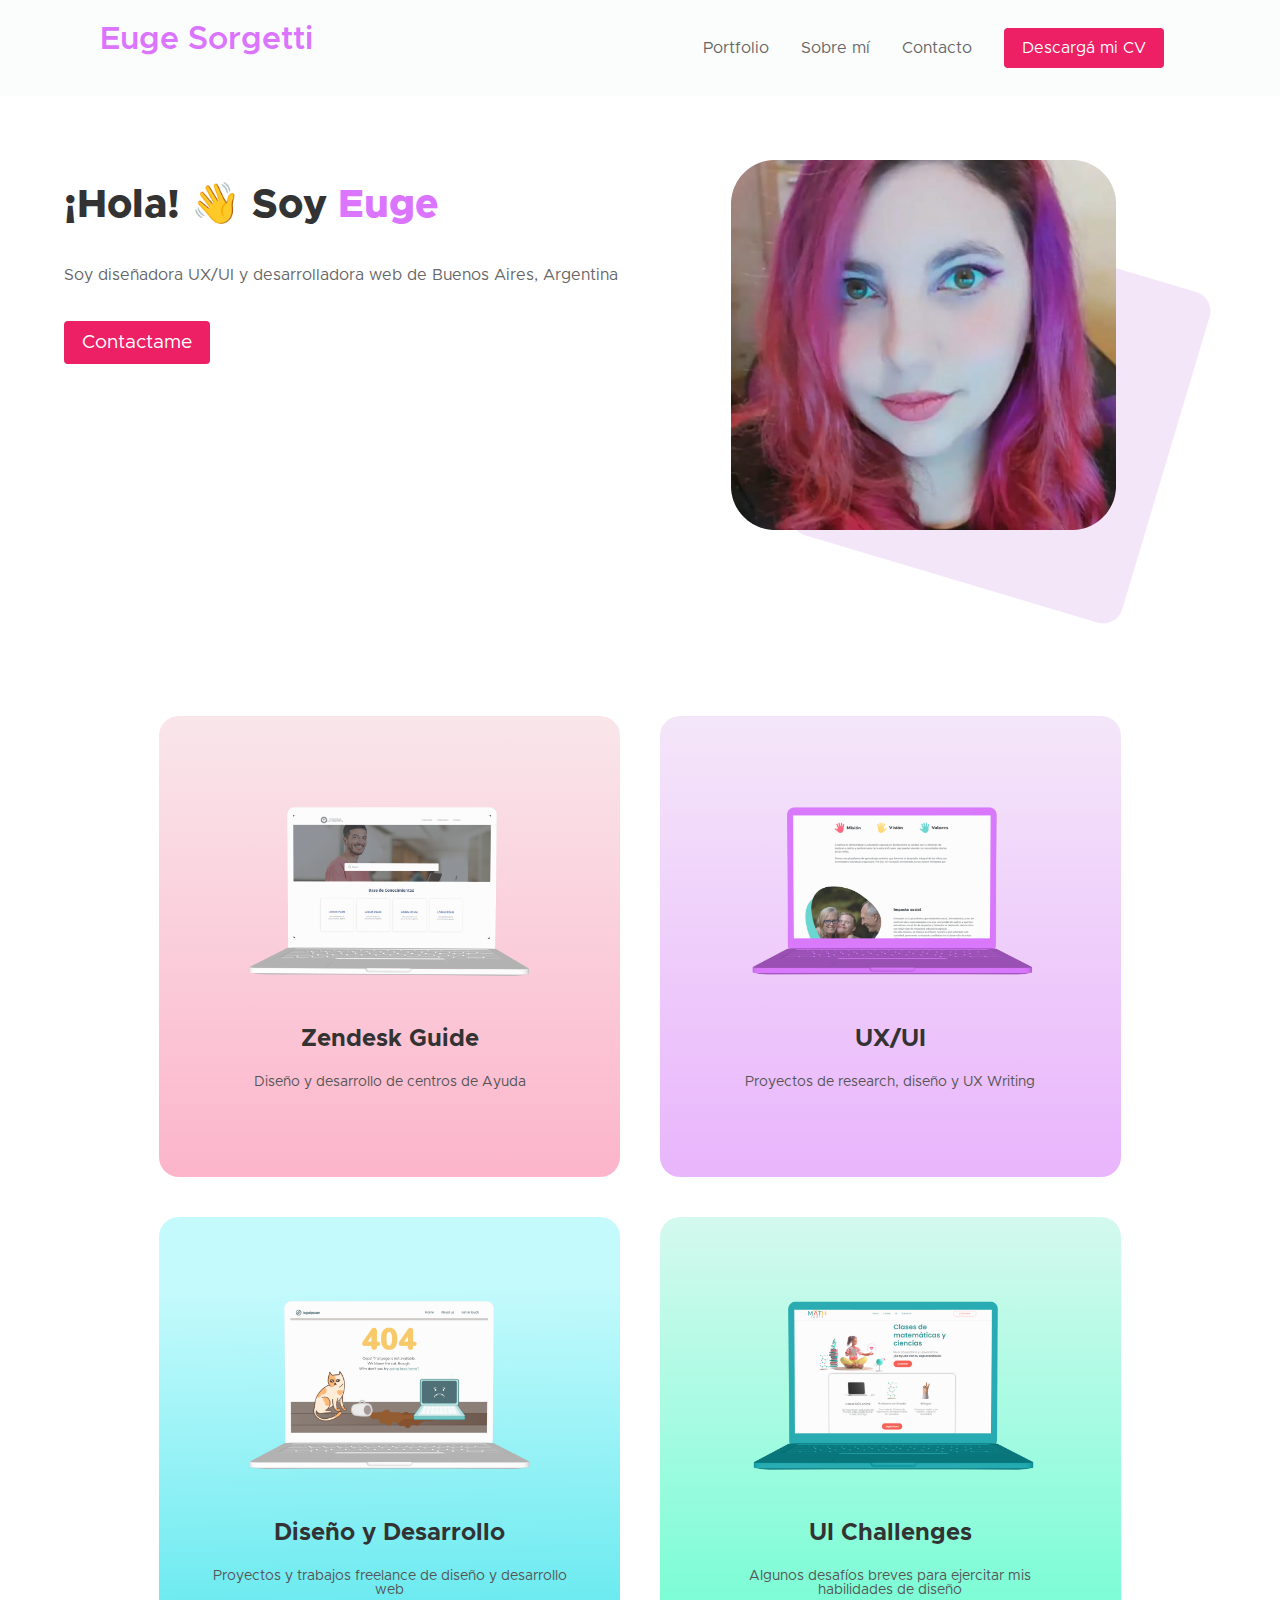
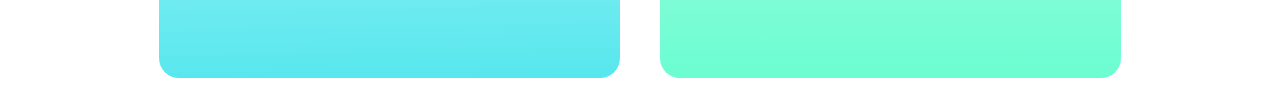
==== index.html @ 600e2c35 "Portfolio 2022" ====
<!DOCTYPE html>
<html lang="en">
<head>
    <meta charset="UTF-8">
    <meta http-equiv="X-UA-Compatible" content="IE=edge">
    <meta name="viewport" content="width=device-width, initial-scale=1.0">
    <link rel="stylesheet" href="style.css">
    <title>Euge Sorgetti - Diseñadora y Desarrollora Web</title>
</head>
<body>
    <nav class="navbar">
        <div class="logo"><a href="index.html">Euge Sorgetti</a></div>
        <ul class="nav">
            <li class="nav-link">
                <a href="#portfolio">Portfolio</a>
            </li>
            <li class="nav-link">
                <a href="about.html">Sobre mí</a>
            </li>
            <li class="nav-link">
                <a href="contacto.html">Contacto</a>
            </li>
            <li class="nav-link">
                <a href="https://drive.google.com/file/d/1_yiZOgOAzIWx47Ygrekd1llctquznwh_/view?usp=sharing" target="_blank" class="btn nav-btn">Descargá mi CV</a>
            </li>
        </ul>
    </nav>
    <main>
        <section class="hero">
            <div>
                <h1>¡Hola! 👋 Soy <span>Euge</span></h1>
                <p>Soy diseñadora UX/UI y desarrolladora web de Buenos Aires, Argentina</p>
                <a href="contacto.html" class="btn">Contactame</a>
            </div>
            <div>
                <img src="imgs/profile.png" alt="Euge">
            </div>
        </section>
        <section id="portfolio">
            <a href="zendesk/zendesk.html" class="card">
                <img src="imgs/zd.png" alt="">
                <h2 class="card-title">Zendesk Guide</h2>
                <p class="card-description">Diseño y desarrollo de centros de Ayuda</p>
            </a>
            <a href="uxui/uxui.html" class="card">
                <img src="imgs/uxui.png" alt="">
                <h2 class="card-title">UX/UI</h2>
                <p class="card-description">Proyectos de research, diseño y UX Writing</p>
            </a>
            <a href="uichallenges/uichallenges.html" class="card">
                <img src="imgs/uichallenge.png" alt="">
                <h2 class="card-title">Diseño y Desarrollo</h2>
                <p class="card-description">Proyectos y trabajos freelance de diseño y desarrollo web</p>
            </a>
            <a href="design/design.html" class="card">
                <img src="imgs/dyd.png" alt="">
                <h2 class="card-title">UI Challenges</h2>
                <p class="card-description">Algunos desafíos breves para ejercitar mis habilidades de diseño</p>
            </a>
        </section>
    </main>
</body>
</html>
---- style.css ----
* {
  margin: 0;
  padding: 0;
  -webkit-box-sizing: border-box;
          box-sizing: border-box;
}

/*Font Face*/
@font-face {
  font-family: 'Metropolis';
  src: url(metropolis/Metropolis-Thin.otf);
  font-weight: 100;
  font-style: normal;
}

@font-face {
  font-family: 'Metropolis';
  src: url(metropolis/Metropolis-ExtraLight.otf);
  font-weight: 200;
  font-style: normal;
}

@font-face {
  font-family: 'Metropolis';
  src: url(metropolis/Metropolis-Light.otf);
  font-weight: 300;
  font-style: normal;
}

@font-face {
  font-family: 'Metropolis';
  src: url(metropolis/Metropolis-Regular.otf);
  font-weight: 400;
  font-style: normal;
}

@font-face {
  font-family: 'Metropolis';
  src: url(metropolis/Metropolis-Medium.otf);
  font-weight: 500;
  font-style: normal;
}

@font-face {
  font-family: 'Metropolis';
  src: url(metropolis/Metropolis-SemiBold.otf);
  font-weight: 600;
  font-style: normal;
}

@font-face {
  font-family: 'Metropolis';
  src: url(metropolis/Metropolis-Bold.otf);
  font-weight: 700;
  font-style: normal;
}

@font-face {
  font-family: 'Metropolis';
  src: url(metropolis/Metropolis-ExtraBold.otf);
  font-weight: 800;
  font-style: normal;
}

@font-face {
  font-family: 'Metropolis';
  src: url(metropolis/Metropolis-Black.otf);
  font-weight: 900;
  font-style: normal;
}

@font-face {
  font-family: 'Metropolis';
  src: url(metropolis/Metropolis-ThinItalic.otf);
  font-weight: 100;
  font-style: italic;
}

@font-face {
  font-family: 'Metropolis';
  src: url(metropolis/Metropolis-ExtraLightItalic.otf);
  font-weight: 200;
  font-style: italic;
}

@font-face {
  font-family: 'Metropolis';
  src: url(metropolis/Metropolis-LightItalic.otf);
  font-weight: 300;
  font-style: italic;
}

@font-face {
  font-family: 'Metropolis';
  src: url(metropolis/Metropolis-RegularItalic.otf);
  font-weight: 400;
  font-style: italic;
}

@font-face {
  font-family: 'Metropolis';
  src: url(metropolis/Metropolis-MediumItalic.otf);
  font-weight: 500;
  font-style: italic;
}

@font-face {
  font-family: 'Metropolis';
  src: url(metropolis/Metropolis-SemiBold.otf);
  font-weight: 600;
  font-style: italic;
}

@font-face {
  font-family: 'Metropolis';
  src: url(metropolis/Metropolis-BoldItalic.otf);
  font-weight: 700;
  font-style: italic;
}

@font-face {
  font-family: 'Metropolis';
  src: url(metropolis/Metropolis-ExtraBoldItalic.otf);
  font-weight: 800;
  font-style: italic;
}

@font-face {
  font-family: 'Metropolis';
  src: url(metropolis/Metropolis-BlackItalic.otf);
  font-weight: 900;
  font-style: italic;
}

/*Variables*/
/*Base*/
html,
body {
  font-family: 'Metropolis';
  color: #333333;
}

.zd-body {
  background-image: url(imgs/zendesk-bg.jpg);
  min-height: 100vh;
  background-size: cover;
  background-position: center;
}

a {
  text-decoration: none;
  color: #666666;
}

.btn {
  background-color: #ED2065;
  color: #ffffff;
  padding: 12px 18px;
  border-radius: 4px;
  -webkit-box-shadow: inset 0 0 0 0 #c729ff;
          box-shadow: inset 0 0 0 0 #c729ff;
  font-size: 1rem;
  font-family: 'Metropolis';
}

.btn.btn-primary {
  border: none;
  cursor: pointer;
}

.btn:hover {
  -webkit-box-shadow: inset 300px 0 0 0 #c729ff;
          box-shadow: inset 300px 0 0 0 #c729ff;
  -webkit-transition: ease-in 0.3s;
  transition: ease-in 0.3s;
}

input[type="text"], input[type="email"], textarea {
  font-family: 'Metropolis';
  font-size: 1rem;
  padding-left: 12px;
  color: #666666;
}

input[type="text"]:focus, input[type="email"]:focus, textarea:focus {
  outline: 1px solid #FCB5CB;
  -webkit-box-shadow: 0 0 10px #FCB5CB;
          box-shadow: 0 0 10px #FCB5CB;
  border: none;
}

/*Navbar*/
.navbar {
  display: -webkit-box;
  display: -ms-flexbox;
  display: flex;
  width: 100%;
  -webkit-box-pack: justify;
      -ms-flex-pack: justify;
          justify-content: space-between;
  padding: 24px 100px;
  background: #FAFDFC;
}

.navbar .logo {
  font-size: 2rem;
}

.navbar .logo a {
  text-decoration: none;
  color: #DB75FF;
  font-weight: 600;
  font-style: normal;
}

.navbar .nav {
  display: -webkit-box;
  display: -ms-flexbox;
  display: flex;
  list-style: none;
  -webkit-box-pack: space-evenly;
      -ms-flex-pack: space-evenly;
          justify-content: space-evenly;
}

.navbar .nav .nav-link {
  padding: 1rem;
}

.navbar .nav .nav-link a {
  position: relative;
}

.navbar .nav .nav-link a::after {
  position: absolute;
  content: "";
  width: 0px;
  bottom: -10px;
  left: 0;
  height: 3px;
}

.navbar .nav .nav-link a:hover {
  font-weight: 600;
  font-style: normal;
}

.navbar .nav .nav-link a:hover::after {
  position: absolute;
  content: "";
  width: 100%;
  bottom: -10px;
  left: 0;
  height: 3px;
  background: linear-gradient(202.46deg, #ED2065 -19.01%, #DB75FF 20.59%, #2FE0E8 64.29%, #6BFDD1 132.17%);
  -webkit-transition: 300ms;
  transition: 300ms;
}

/*Home*/
.hero {
  display: -webkit-box;
  display: -ms-flexbox;
  display: flex;
  -webkit-box-pack: justify;
      -ms-flex-pack: justify;
          justify-content: space-between;
  -webkit-box-align: start;
      -ms-flex-align: start;
          align-items: flex-start;
  padding-top: 5%;
  max-width: 1300px;
  width: 90%;
  margin: 0 auto;
}

.hero h1 {
  font-weight: 800;
  font-style: normal;
  font-size: 2.5rem;
  margin-top: 20px;
}

.hero h1 span {
  color: #DB75FF;
}

.hero p {
  color: #666666;
  margin: 40px 0 50px 0;
}

.hero .btn {
  font-size: 1.2rem;
}

#portfolio {
  display: -webkit-box;
  display: -ms-flexbox;
  display: flex;
  margin: 0 auto;
  width: 90%;
  -ms-flex-wrap: wrap;
      flex-wrap: wrap;
  -webkit-box-pack: center;
      -ms-flex-pack: center;
          justify-content: center;
  -webkit-box-align: center;
      -ms-flex-align: center;
          align-items: center;
  margin-top: 5%;
}

#portfolio .card {
  width: 40%;
  aspect-ratio: 1/1;
  display: -webkit-box;
  display: -ms-flexbox;
  display: flex;
  -webkit-box-orient: vertical;
  -webkit-box-direction: normal;
      -ms-flex-direction: column;
          flex-direction: column;
  -webkit-box-pack: center;
      -ms-flex-pack: center;
          justify-content: center;
  -webkit-box-align: center;
      -ms-flex-align: center;
          align-items: center;
  border-radius: 20px;
  padding: 50px;
  margin: 20px;
  text-align: center;
}

#portfolio .card:nth-child(1) {
  background: -webkit-gradient(linear, left top, left bottom, from(#F9E6EA), to(#FCB5CB));
  background: linear-gradient(180deg, #F9E6EA 0%, #FCB5CB 100%);
}

#portfolio .card:nth-child(2) {
  background: -webkit-gradient(linear, left top, left bottom, from(#F4E6F9), to(#E9B5FC));
  background: linear-gradient(180deg, #F4E6F9 0%, #E9B5FC 100%);
}

#portfolio .card:nth-child(3) {
  background: linear-gradient(178.85deg, #C5FAFC 15.34%, #2FE0E8 130.02%);
}

#portfolio .card:nth-child(4) {
  background: -webkit-gradient(linear, left top, left bottom, from(#D4F9EE), to(#6BFDD1));
  background: linear-gradient(180deg, #D4F9EE 0%, #6BFDD1 100%);
}

#portfolio .card img {
  width: 80%;
  margin-bottom: 24px;
}

#portfolio .card .card-title {
  color: #333333;
  margin: 24px 0;
}

#portfolio .card .card-description {
  color: #555555;
  font-size: 0.875rem;
}

/*About*/
.hero.about {
  max-width: 1500px;
  padding-top: 2%;
  -webkit-box-orient: vertical;
  -webkit-box-direction: normal;
      -ms-flex-direction: column;
          flex-direction: column;
}

.hero.about h1 {
  position: relative;
  margin-bottom: 72px;
  line-height: 1.5;
}

.hero.about h1 svg {
  position: absolute;
  left: 0;
  top: 90%;
  width: 50%;
}

.hero.about div {
  display: -webkit-box;
  display: -ms-flexbox;
  display: flex;
  -webkit-box-pack: justify;
      -ms-flex-pack: justify;
          justify-content: space-between;
  width: 80%;
  -ms-flex-item-align: center;
      align-self: center;
  -ms-flex-wrap: wrap;
      flex-wrap: wrap;
}

.hero.about div img {
  -ms-flex-item-align: start;
      align-self: flex-start;
}

.hero.about p {
  max-width: 500px;
  line-height: 2;
}

.hero.about p em {
  font-weight: 600;
  font-style: normal;
}

.quote {
  background-image: url(imgs/mesh.jpg);
  background-attachment: fixed;
  background-size: cover;
  min-height: 80vh;
  color: #ffffff;
  display: -webkit-box;
  display: -ms-flexbox;
  display: flex;
  -webkit-box-pack: center;
      -ms-flex-pack: center;
          justify-content: center;
  -webkit-box-align: center;
      -ms-flex-align: center;
          align-items: center;
  -webkit-box-orient: vertical;
  -webkit-box-direction: normal;
      -ms-flex-direction: column;
          flex-direction: column;
  text-align: center;
  margin-top: 96px;
}

.quote .quotation {
  font-size: 2rem;
  font-weight: 700;
  font-style: normal;
  width: 90%;
  max-width: 400px;
}

.quote .source {
  font-size: 1rem;
  font-weight: 300;
  font-style: italic;
  margin-top: 24px;
}

.about-me {
  display: -webkit-box;
  display: -ms-flexbox;
  display: flex;
  -webkit-box-orient: horizontal;
  -webkit-box-direction: normal;
      -ms-flex-direction: row;
          flex-direction: row;
  -webkit-box-pack: justify;
      -ms-flex-pack: justify;
          justify-content: space-between;
  -webkit-box-align: space-between;
      -ms-flex-align: space-between;
          align-items: space-between;
  -ms-flex-wrap: wrap;
      flex-wrap: wrap;
  padding-top: 5%;
  max-width: 1300px;
  width: 90%;
  margin: 0 auto;
}

.about-me h2 {
  font-weight: 800;
  font-style: normal;
  font-size: 2.5rem;
  margin-top: 20px;
}

.about-me h2 span {
  color: #DB75FF;
}

.about-me ul {
  margin-top: 48px;
}

.about-me ul li {
  list-style: none;
  padding: 8px 0;
}

.about-me ul li:before {
  content: "\2764";
  color: #ED2065;
  font-size: 1.25rem;
  vertical-align: middle;
  padding-right: 8px;
}

.skills {
  display: -webkit-box;
  display: -ms-flexbox;
  display: flex;
  -webkit-box-orient: horizontal;
  -webkit-box-direction: normal;
      -ms-flex-direction: row;
          flex-direction: row;
  -webkit-box-pack: justify;
      -ms-flex-pack: justify;
          justify-content: space-between;
  -webkit-box-align: space-between;
      -ms-flex-align: space-between;
          align-items: space-between;
  -ms-flex-wrap: wrap;
      flex-wrap: wrap;
  padding-top: 5%;
  max-width: 800px;
  width: 50%;
  margin: 0 auto;
  min-height: 50vh;
  margin-bottom: 5%;
}

.skills h2 {
  font-weight: 800;
  font-style: normal;
  font-size: 2.5rem;
  margin: 20px 0;
}

.skills h2 span {
  color: #DB75FF;
}

.skills p {
  margin: 20px 0;
  line-height: 2;
}

.skills .contact-me {
  display: -webkit-box;
  display: -ms-flexbox;
  display: flex;
  -webkit-box-orient: vertical;
  -webkit-box-direction: normal;
      -ms-flex-direction: column;
          flex-direction: column;
  -webkit-box-pack: center;
      -ms-flex-pack: center;
          justify-content: center;
  -webkit-box-align: center;
      -ms-flex-align: center;
          align-items: center;
  width: 100%;
}

.skills .contact-me p {
  font-weight: 600;
  font-style: normal;
  font-size: 1.5rem;
  color: #555555;
}

.skills .btn {
  font-size: 1.125rem;
}

/*Contacto*/
.contact-title {
  margin-top: 5%;
  display: -webkit-box;
  display: -ms-flexbox;
  display: flex;
  -webkit-box-orient: vertical;
  -webkit-box-direction: normal;
      -ms-flex-direction: column;
          flex-direction: column;
  -webkit-box-pack: center;
      -ms-flex-pack: center;
          justify-content: center;
  -webkit-box-align: center;
      -ms-flex-align: center;
          align-items: center;
}

.contact-title svg {
  height: 120px;
  margin-top: 16px;
  margin-bottom: 16px;
}

.contact-title h1 {
  font-weight: 800;
  font-style: normal;
  font-size: 2.5rem;
}

#form {
  width: 100%;
  max-width: 600px;
  margin: 0 auto;
  margin-bottom: 5%;
}

#form div:nth-child(1) {
  display: -webkit-box;
  display: -ms-flexbox;
  display: flex;
  width: 100%;
}

#form div:nth-child(1) .form-input {
  -webkit-box-flex: 0;
      -ms-flex: 0 1 50%;
          flex: 0 1 50%;
}

#form div:nth-child(1) .form-input:nth-child(1) {
  margin-right: 8px;
}

#form .form-input {
  display: -webkit-box;
  display: -ms-flexbox;
  display: flex;
  -webkit-box-orient: vertical;
  -webkit-box-direction: normal;
      -ms-flex-direction: column;
          flex-direction: column;
  -webkit-box-pack: start;
      -ms-flex-pack: start;
          justify-content: flex-start;
  -webkit-box-align: start;
      -ms-flex-align: start;
          align-items: flex-start;
  margin: 12px 0;
}

#form .form-input label, #form .form-input input {
  margin: 8px 0;
}

#form .form-input input {
  border: 1px solid #C4C4C4;
  background-color: #FAFDFC;
  height: 36px;
  width: 100%;
}

#form .form-input ::-webkit-input-placeholder {
  font-family: 'Metropolis';
  font-size: 1rem;
}

#form .form-input :-ms-input-placeholder {
  font-family: 'Metropolis';
  font-size: 1rem;
}

#form .form-input ::-ms-input-placeholder {
  font-family: 'Metropolis';
  font-size: 1rem;
}

#form .form-input ::placeholder {
  font-family: 'Metropolis';
  font-size: 1rem;
}

#form .form-textarea {
  margin-bottom: 24px;
}

#form .form-textarea textarea {
  width: 100%;
  aspect-ratio: 4/1;
  border: 1px solid #C4C4C4;
}

#form .button-container {
  display: -webkit-box;
  display: -ms-flexbox;
  display: flex;
  -webkit-box-pack: center;
      -ms-flex-pack: center;
          justify-content: center;
  -webkit-box-align: center;
      -ms-flex-align: center;
          align-items: center;
}

/*Secciones*/
.section.hero {
  display: -webkit-box;
  display: -ms-flexbox;
  display: flex;
  -webkit-box-orient: horizontal;
  -webkit-box-direction: normal;
      -ms-flex-direction: row;
          flex-direction: row;
  -webkit-box-pack: justify;
      -ms-flex-pack: justify;
          justify-content: space-between;
  -webkit-box-align: space-between;
      -ms-flex-align: space-between;
          align-items: space-between;
  -ms-flex-wrap: wrap;
      flex-wrap: wrap;
  padding-top: 5%;
  max-width: 800px;
  width: 50%;
  margin: 0 auto;
}

.section.hero p {
  margin: 8px 0;
}

.section.hero h1 {
  margin-bottom: 48px;
}

.mockups {
  width: 80%;
  margin: 10% auto;
  background-image: url(imgs/bg-zd-mockups.png);
  background-size: 35vw;
  background-repeat: no-repeat;
  background-position: center;
}

.mockups .row {
  display: -webkit-box;
  display: -ms-flexbox;
  display: flex;
  -webkit-box-orient: horizontal;
  -webkit-box-direction: normal;
      -ms-flex-direction: row;
          flex-direction: row;
  -webkit-box-pack: start;
      -ms-flex-pack: start;
          justify-content: flex-start;
  -webkit-box-align: start;
      -ms-flex-align: start;
          align-items: flex-start;
}

.mockups .row:nth-child(2) {
  -webkit-box-pack: end;
      -ms-flex-pack: end;
          justify-content: flex-end;
  position: relative;
}

.mockups .row div {
  text-align: center;
  position: relative;
}

.mockups .row div h2 {
  margin: 24px 0;
}

.mockups .row div .btn {
  display: inline-block;
  margin: 12px 0;
}
/*# sourceMappingURL=style.css.map */
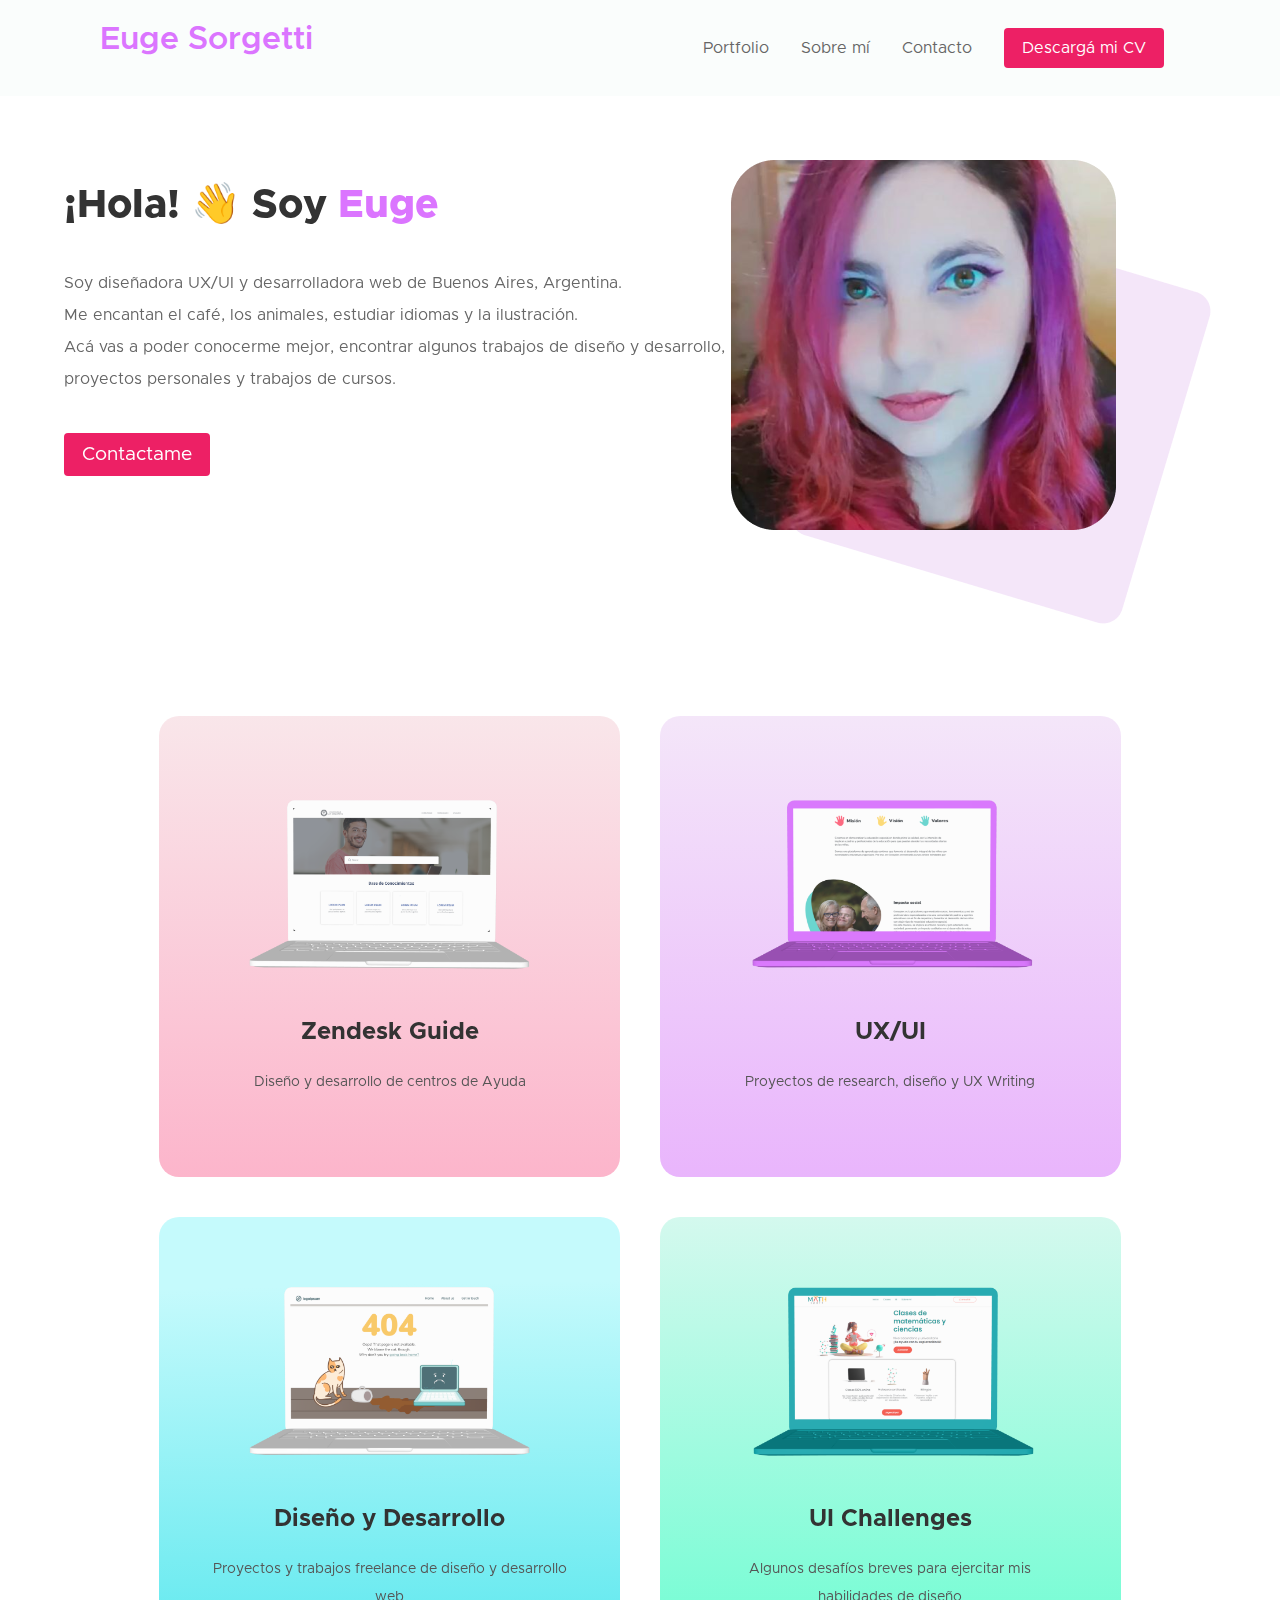
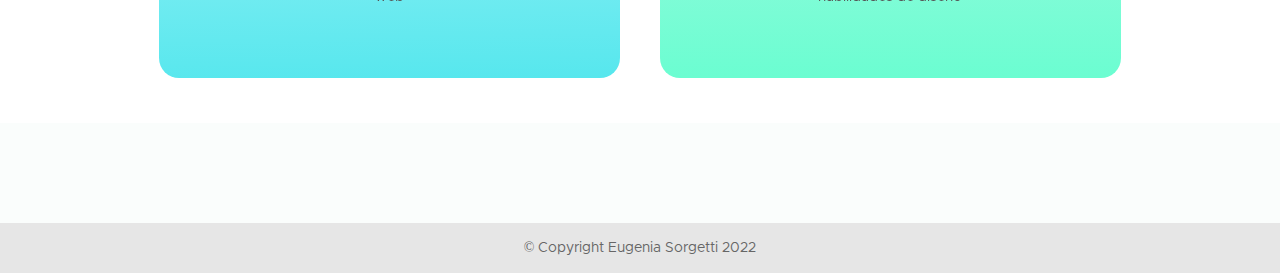
==== commit 7dc26768: "Animaciones" ====
--- a/index.html
+++ b/index.html
@@ -4,13 +4,17 @@
     <meta charset="UTF-8">
     <meta http-equiv="X-UA-Compatible" content="IE=edge">
     <meta name="viewport" content="width=device-width, initial-scale=1.0">
+    <link rel="icon" type="image/x-icon" href="imgs/favicon.svg">
     <link rel="stylesheet" href="style.css">
+    <link rel="stylesheet" href="https://cdnjs.cloudflare.com/ajax/libs/font-awesome/6.1.1/css/all.min.css" integrity="sha512-KfkfwYDsLkIlwQp6LFnl8zNdLGxu9YAA1QvwINks4PhcElQSvqcyVLLD9aMhXd13uQjoXtEKNosOWaZqXgel0g==" crossorigin="anonymous" referrerpolicy="no-referrer" />
+    <link href="https://unpkg.com/aos@2.3.1/dist/aos.css" rel="stylesheet">
     <title>Euge Sorgetti - Diseñadora y Desarrollora Web</title>
 </head>
 <body>
     <nav class="navbar">
         <div class="logo"><a href="index.html">Euge Sorgetti</a></div>
-        <ul class="nav">
+        <i class="fa-solid fa-bars" id="burger"></i>
+        <ul class="nav" id="nav">
             <li class="nav-link">
                 <a href="#portfolio">Portfolio</a>
             </li>
@@ -27,37 +31,57 @@
     </nav>
     <main>
         <section class="hero">
-            <div>
+            <div data-aos="fade-right" data-aos-duration="1000">
                 <h1>¡Hola! 👋 Soy <span>Euge</span></h1>
-                <p>Soy diseñadora UX/UI y desarrolladora web de Buenos Aires, Argentina</p>
+                <p>Soy diseñadora UX/UI y desarrolladora web de Buenos Aires, Argentina.
+                    <br>
+                    Me encantan el café, los animales, estudiar idiomas y la ilustración.
+                    <br>
+                    Acá vas a poder conocerme mejor, encontrar algunos trabajos de diseño y desarrollo, proyectos personales y trabajos de cursos.
+                </p>
                 <a href="contacto.html" class="btn">Contactame</a>
             </div>
-            <div>
+            <div data-aos="fade-left" data-aos-duration="1000" >
                 <img src="imgs/profile.png" alt="Euge">
             </div>
         </section>
-        <section id="portfolio">
-            <a href="zendesk/zendesk.html" class="card">
+        <section id="portfolio"  data-aos="fade-left" data-aos-duration="1000" >
+            <a href="zendesk.html" class="card">
                 <img src="imgs/zd.png" alt="">
                 <h2 class="card-title">Zendesk Guide</h2>
                 <p class="card-description">Diseño y desarrollo de centros de Ayuda</p>
             </a>
-            <a href="uxui/uxui.html" class="card">
+            <a href="uxui.html" class="card">
                 <img src="imgs/uxui.png" alt="">
                 <h2 class="card-title">UX/UI</h2>
                 <p class="card-description">Proyectos de research, diseño y UX Writing</p>
             </a>
-            <a href="uichallenges/uichallenges.html" class="card">
+            <a href="design.html" class="card">
                 <img src="imgs/uichallenge.png" alt="">
                 <h2 class="card-title">Diseño y Desarrollo</h2>
                 <p class="card-description">Proyectos y trabajos freelance de diseño y desarrollo web</p>
             </a>
-            <a href="design/design.html" class="card">
+            <a href="uichallenge.html" class="card">
                 <img src="imgs/dyd.png" alt="">
                 <h2 class="card-title">UI Challenges</h2>
                 <p class="card-description">Algunos desafíos breves para ejercitar mis habilidades de diseño</p>
             </a>
         </section>
     </main>
+    <footer>
+        <div class="footer-top">
+            <a href="https://www.linkedin.com/in/eugenia-sorgetti/" target="_blank"><i class="fa-brands fa-linkedin-in"></i></a>
+            <a href="https://www.behance.net/eugesorgetti" target="_blank"><i class="fa-brands fa-behance"></i></a>
+            <a href="https://github.com/EugeSorgetti"><i class="fa-brands fa-github"></i></a>
+        </div>
+        <div class="footer-bottom">
+            <p>© Copyright Eugenia Sorgetti 2022</p>
+        </div>
+    </footer>
+    <script src="app.js"></script>
+    <script src="https://unpkg.com/aos@2.3.1/dist/aos.js"></script>
+    <script>
+        AOS.init();
+      </script>
 </body>
 </html>--- a/style.css
+++ b/style.css
@@ -189,6 +189,10 @@
   border: none;
 }
 
+p {
+  line-height: 2;
+}
+
 /*Navbar*/
 .navbar {
   display: -webkit-box;
@@ -200,6 +204,10 @@
           justify-content: space-between;
   padding: 24px 100px;
   background: #FAFDFC;
+}
+
+.navbar i {
+  display: none;
 }
 
 .navbar .logo {
@@ -255,6 +263,46 @@
   background: linear-gradient(202.46deg, #ED2065 -19.01%, #DB75FF 20.59%, #2FE0E8 64.29%, #6BFDD1 132.17%);
   -webkit-transition: 300ms;
   transition: 300ms;
+}
+
+/*Footer*/
+.footer-top, .footer-bottom {
+  display: -webkit-box;
+  display: -ms-flexbox;
+  display: flex;
+  -webkit-box-pack: center;
+      -ms-flex-pack: center;
+          justify-content: center;
+  -webkit-box-align: center;
+      -ms-flex-align: center;
+          align-items: center;
+}
+
+.footer-top {
+  height: 100px;
+  background-color: #FAFDFC;
+  margin-top: 2%;
+}
+
+.footer-top i {
+  font-size: 1.5rem;
+  padding: 24px;
+  color: #333333;
+}
+
+.footer-top i:hover {
+  color: #ED2065;
+  -webkit-transition: 200ms ease-in;
+  transition: 200ms ease-in;
+  -webkit-transform: scale(1.2);
+          transform: scale(1.2);
+}
+
+.footer-bottom {
+  height: 50px;
+  font-size: 0.875rem;
+  color: #666666;
+  background-color: #e6e6e6;
 }
 
 /*Home*/
@@ -331,6 +379,15 @@
   padding: 50px;
   margin: 20px;
   text-align: center;
+}
+
+#portfolio .card:hover {
+  -webkit-transform: translateY(-5px);
+          transform: translateY(-5px);
+  -webkit-box-shadow: 0 10px 10px 0 rgba(0, 0, 0, 0.2);
+          box-shadow: 0 10px 10px 0 rgba(0, 0, 0, 0.2);
+  -webkit-transition: 200ms ease-in;
+  transition: 200ms ease-in;
 }
 
 #portfolio .card:nth-child(1) {
@@ -731,12 +788,9 @@
 }
 
 .mockups {
-  width: 80%;
-  margin: 10% auto;
-  background-image: url(imgs/bg-zd-mockups.png);
-  background-size: 35vw;
-  background-repeat: no-repeat;
-  background-position: center;
+  width: 90%;
+  max-width: 1400px;
+  margin: 7% auto;
 }
 
 .mockups .row {
@@ -755,7 +809,7 @@
           align-items: flex-start;
 }
 
-.mockups .row:nth-child(2) {
+.mockups .row.row-right {
   -webkit-box-pack: end;
       -ms-flex-pack: end;
           justify-content: flex-end;
@@ -775,4 +829,233 @@
   display: inline-block;
   margin: 12px 0;
 }
+
+.mockups .row div img {
+  width: 100%;
+  max-width: 500px;
+  -webkit-box-shadow: 0 0 10px rgba(0, 0, 0, 0.2);
+          box-shadow: 0 0 10px rgba(0, 0, 0, 0.2);
+}
+
+.mockups.wd .row {
+  -webkit-box-pack: center;
+      -ms-flex-pack: center;
+          justify-content: center;
+  -webkit-box-align: start;
+      -ms-flex-align: start;
+          align-items: flex-start;
+  margin-bottom: 10%;
+  -ms-flex-wrap: wrap;
+      flex-wrap: wrap;
+}
+
+.mockups.wd .row div {
+  -webkit-box-flex: 0;
+      -ms-flex: 0 0 50%;
+          flex: 0 0 50%;
+}
+
+.mockups.wd .row div.paragraph-desktop {
+  width: 100%;
+  max-width: 600px;
+  padding: 5% 0;
+}
+
+.mockups.wd .row div.paragraph-desktop p {
+  text-align: left;
+  margin-top: 16px;
+}
+
+.mockups.wd .row div.paragraph-mobile {
+  display: none;
+}
+
+@media only screen and (max-width: 768px) {
+  main::after {
+    content: "";
+    position: absolute;
+    width: 100%;
+    height: 0;
+  }
+  main.darken {
+    position: relative;
+    z-index: -4;
+  }
+  main.darken::after {
+    content: "";
+    position: absolute;
+    width: 100%;
+    height: 100%;
+    top: 0%;
+    left: 0;
+    background-color: rgba(0, 0, 0, 0.2);
+    -webkit-transition: 500ms ease-in-out;
+    transition: 500ms ease-in-out;
+  }
+  .navbar {
+    padding: 16px 24px;
+    position: relative;
+    -webkit-box-align: center;
+        -ms-flex-align: center;
+            align-items: center;
+  }
+  .navbar i {
+    display: block;
+  }
+  .navbar .logo a {
+    font-size: 1.5rem;
+    line-height: 0;
+    letter-spacing: -1px;
+  }
+  .navbar .nav {
+    height: 0px;
+    overflow: hidden;
+    display: block;
+    position: absolute;
+    right: 0;
+    top: 100%;
+    background-color: #FAFDFC;
+  }
+  .navbar .nav.active {
+    height: 200px;
+    -webkit-box-shadow: -1px 5px 5px 0px rgba(0, 0, 0, 0.2);
+            box-shadow: -1px 5px 5px 0px rgba(0, 0, 0, 0.2);
+    -webkit-transform: translateY(0);
+            transform: translateY(0);
+    -webkit-transition: 500ms ease-in-out;
+    transition: 500ms ease-in-out;
+  }
+  .navbar .nav:not(.active) {
+    -webkit-transition: 500ms ease-in-out;
+    transition: 500ms ease-in-out;
+  }
+  .navbar .nav .nav-link {
+    text-align: center;
+  }
+  .navbar .nav .nav-link a.btn {
+    padding: 10px;
+  }
+  .hero {
+    -webkit-box-orient: vertical;
+    -webkit-box-direction: normal;
+        -ms-flex-direction: column;
+            flex-direction: column;
+    -webkit-box-pack: center;
+        -ms-flex-pack: center;
+            justify-content: center;
+    -webkit-box-align: center;
+        -ms-flex-align: center;
+            align-items: center;
+  }
+  .hero h1 {
+    line-height: 1.5;
+  }
+  .hero p {
+    margin-top: 8px;
+    margin-bottom: 24px;
+  }
+  .hero img {
+    width: 100%;
+  }
+  .hero div {
+    margin: 10% 0;
+  }
+  .hero.section {
+    width: 100%;
+    padding: 5%;
+  }
+  .hero.section h1 {
+    margin-bottom: 16px;
+  }
+  .hero.about h1 {
+    line-height: 1.2;
+    text-align: center;
+    margin-bottom: 48px;
+  }
+  .hero.about h1 svg {
+    top: 100%;
+    left: 50%;
+    -webkit-transform: translateX(-50%);
+            transform: translateX(-50%);
+  }
+  .hero.about div {
+    width: 100%;
+  }
+  .hero.about div img {
+    width: 80%;
+    margin: 0 auto;
+  }
+  #portfolio {
+    width: 100%;
+  }
+  #portfolio .card {
+    width: 100%;
+    margin: 8px;
+  }
+  .mockups .row {
+    margin-bottom: 72px;
+  }
+  .mockups.wd .row {
+    -webkit-box-orient: vertical;
+    -webkit-box-direction: normal;
+        -ms-flex-direction: column;
+            flex-direction: column;
+    margin-bottom: 48px;
+  }
+  .mockups.wd .row div.paragraph-mobile {
+    display: block;
+  }
+  .mockups.wd .row div.paragraph-desktop {
+    display: none;
+  }
+  .quote {
+    margin-top: 24px;
+    background-position: center;
+    padding: 0 12px;
+    min-height: 65vh;
+    margin-bottom: 24px;
+  }
+  .quote .quotation {
+    font-size: 1.5rem;
+    line-height: 1.3;
+  }
+  .quote .source {
+    margin-top: 12px;
+  }
+  .about-me div:nth-child(2) {
+    -webkit-box-ordinal-group: 0;
+        -ms-flex-order: -1;
+            order: -1;
+    margin-top: 24px;
+    margin-bottom: 48px;
+  }
+  .about-me img {
+    width: 90%;
+  }
+  .skills {
+    width: 90%;
+    margin-top: 48px;
+  }
+  #form {
+    width: 90%;
+  }
+  #form div:nth-child(1) {
+    -webkit-box-orient: vertical;
+    -webkit-box-direction: normal;
+        -ms-flex-direction: column;
+            flex-direction: column;
+  }
+  #form textarea::-webkit-input-placeholder {
+    padding-top: 12px;
+  }
+  #form textarea:-ms-input-placeholder {
+    padding-top: 12px;
+  }
+  #form textarea::-ms-input-placeholder {
+    padding-top: 12px;
+  }
+  #form textarea::placeholder {
+    padding-top: 12px;
+  }
+}
 /*# sourceMappingURL=style.css.map */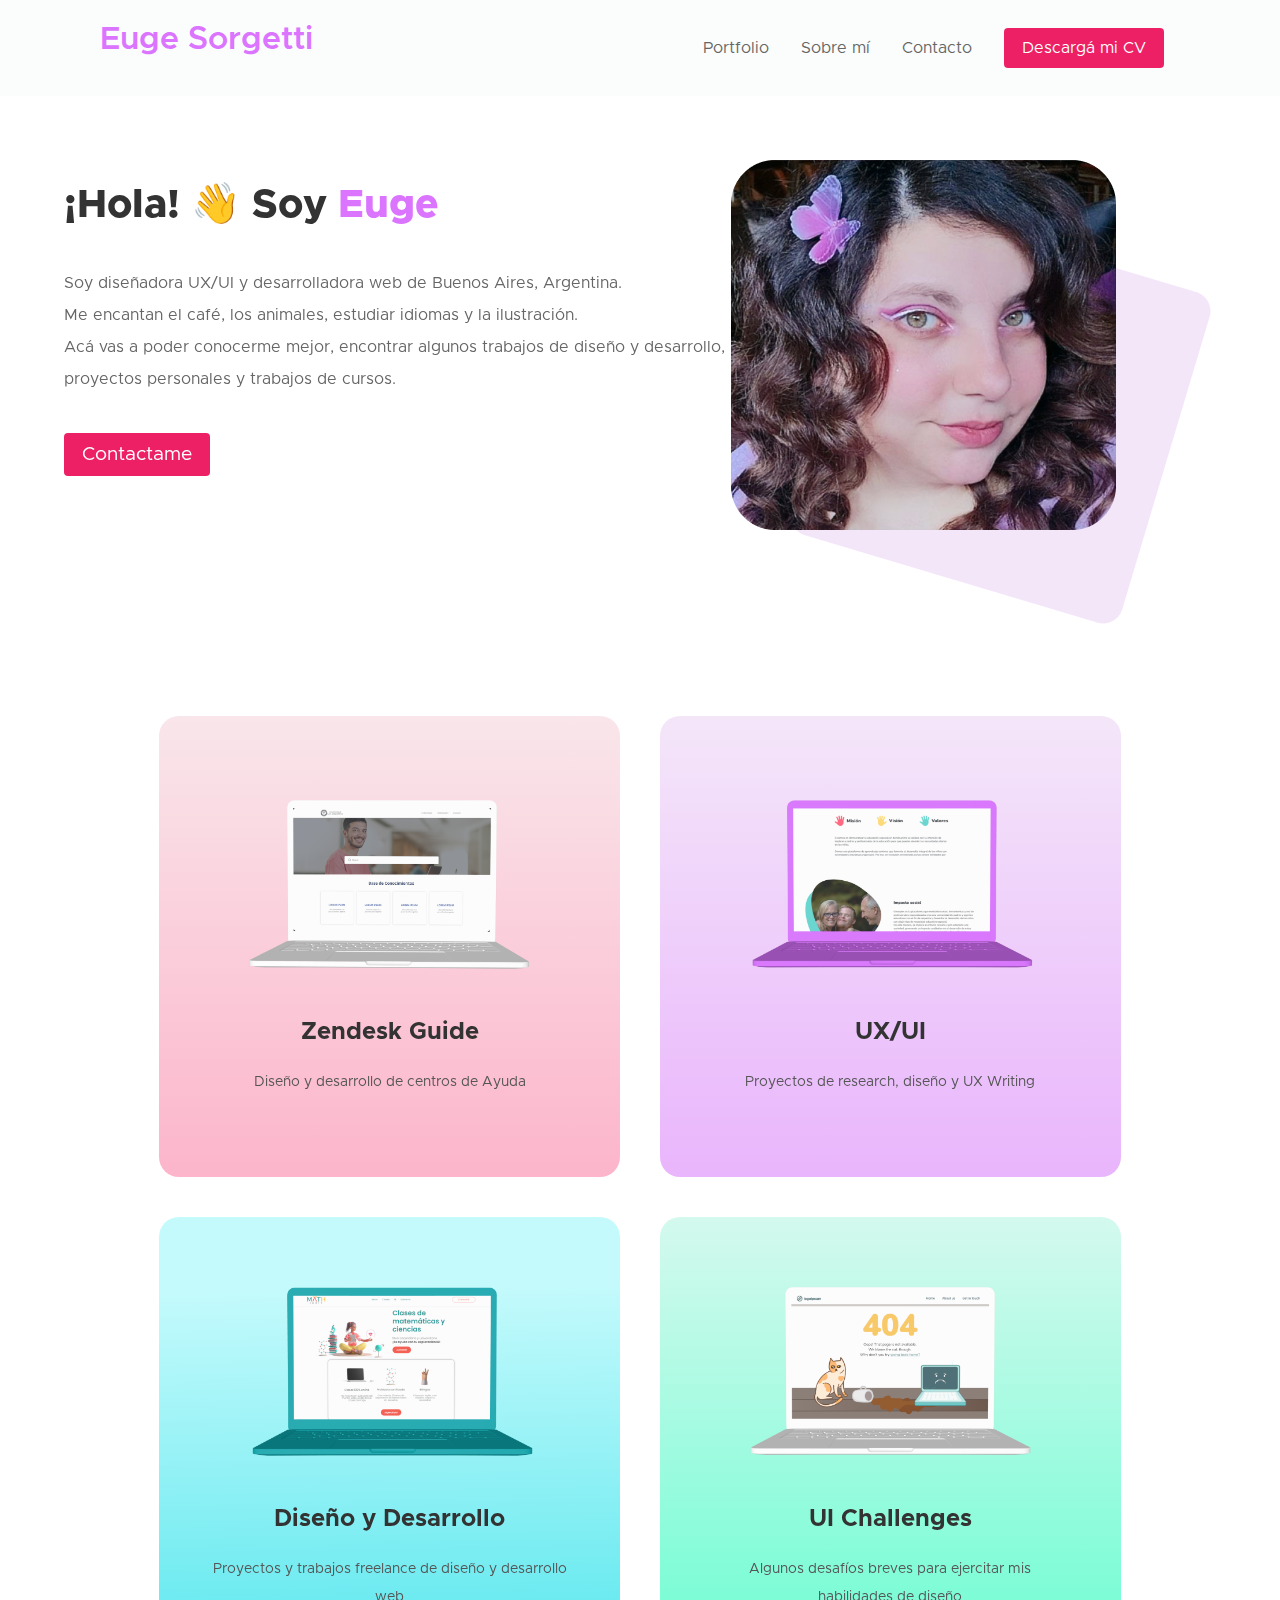
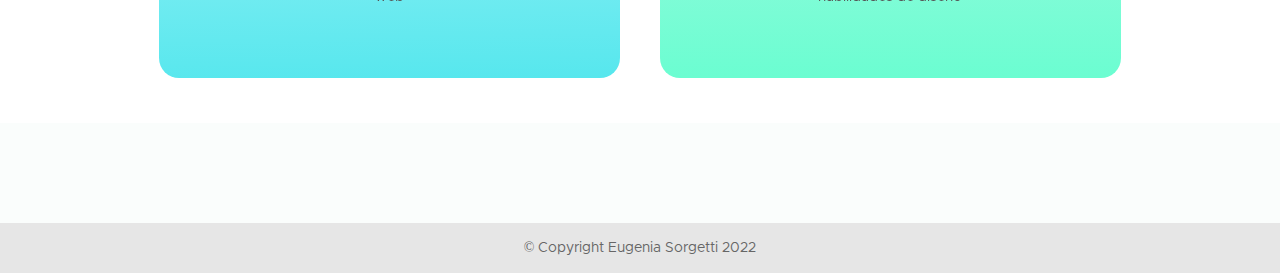
==== commit acd9d800: "Portfolio 2023" ====
--- a/index.html
+++ b/index.html
@@ -31,7 +31,7 @@
     </nav>
     <main>
         <section class="hero">
-            <div data-aos="fade-right" data-aos-duration="1000">
+            <div data-aos="fade-up" data-aos-duration="1000">
                 <h1>¡Hola! 👋 Soy <span>Euge</span></h1>
                 <p>Soy diseñadora UX/UI y desarrolladora web de Buenos Aires, Argentina.
                     <br>
@@ -41,28 +41,28 @@
                 </p>
                 <a href="contacto.html" class="btn">Contactame</a>
             </div>
-            <div data-aos="fade-left" data-aos-duration="1000" >
+            <div data-aos="fade-up" data-aos-duration="1000" >
                 <img src="imgs/profile.png" alt="Euge">
             </div>
         </section>
-        <section id="portfolio"  data-aos="fade-left" data-aos-duration="1000" >
+        <section id="portfolio"  data-aos="fade-up" data-aos-duration="1000" >
             <a href="zendesk.html" class="card">
-                <img src="imgs/zd.png" alt="">
+                <img src="imgs/zd.png" alt="Zendesk">
                 <h2 class="card-title">Zendesk Guide</h2>
                 <p class="card-description">Diseño y desarrollo de centros de Ayuda</p>
             </a>
             <a href="uxui.html" class="card">
-                <img src="imgs/uxui.png" alt="">
+                <img src="imgs/uxui.png" alt="UX-UI">
                 <h2 class="card-title">UX/UI</h2>
                 <p class="card-description">Proyectos de research, diseño y UX Writing</p>
             </a>
             <a href="design.html" class="card">
-                <img src="imgs/uichallenge.png" alt="">
+                <img src="imgs/dyd.png" alt="Diseño y desarrollo">
                 <h2 class="card-title">Diseño y Desarrollo</h2>
                 <p class="card-description">Proyectos y trabajos freelance de diseño y desarrollo web</p>
             </a>
             <a href="uichallenge.html" class="card">
-                <img src="imgs/dyd.png" alt="">
+                <img src="imgs/uichallenge.png" alt="UI challenges">
                 <h2 class="card-title">UI Challenges</h2>
                 <p class="card-description">Algunos desafíos breves para ejercitar mis habilidades de diseño</p>
             </a>
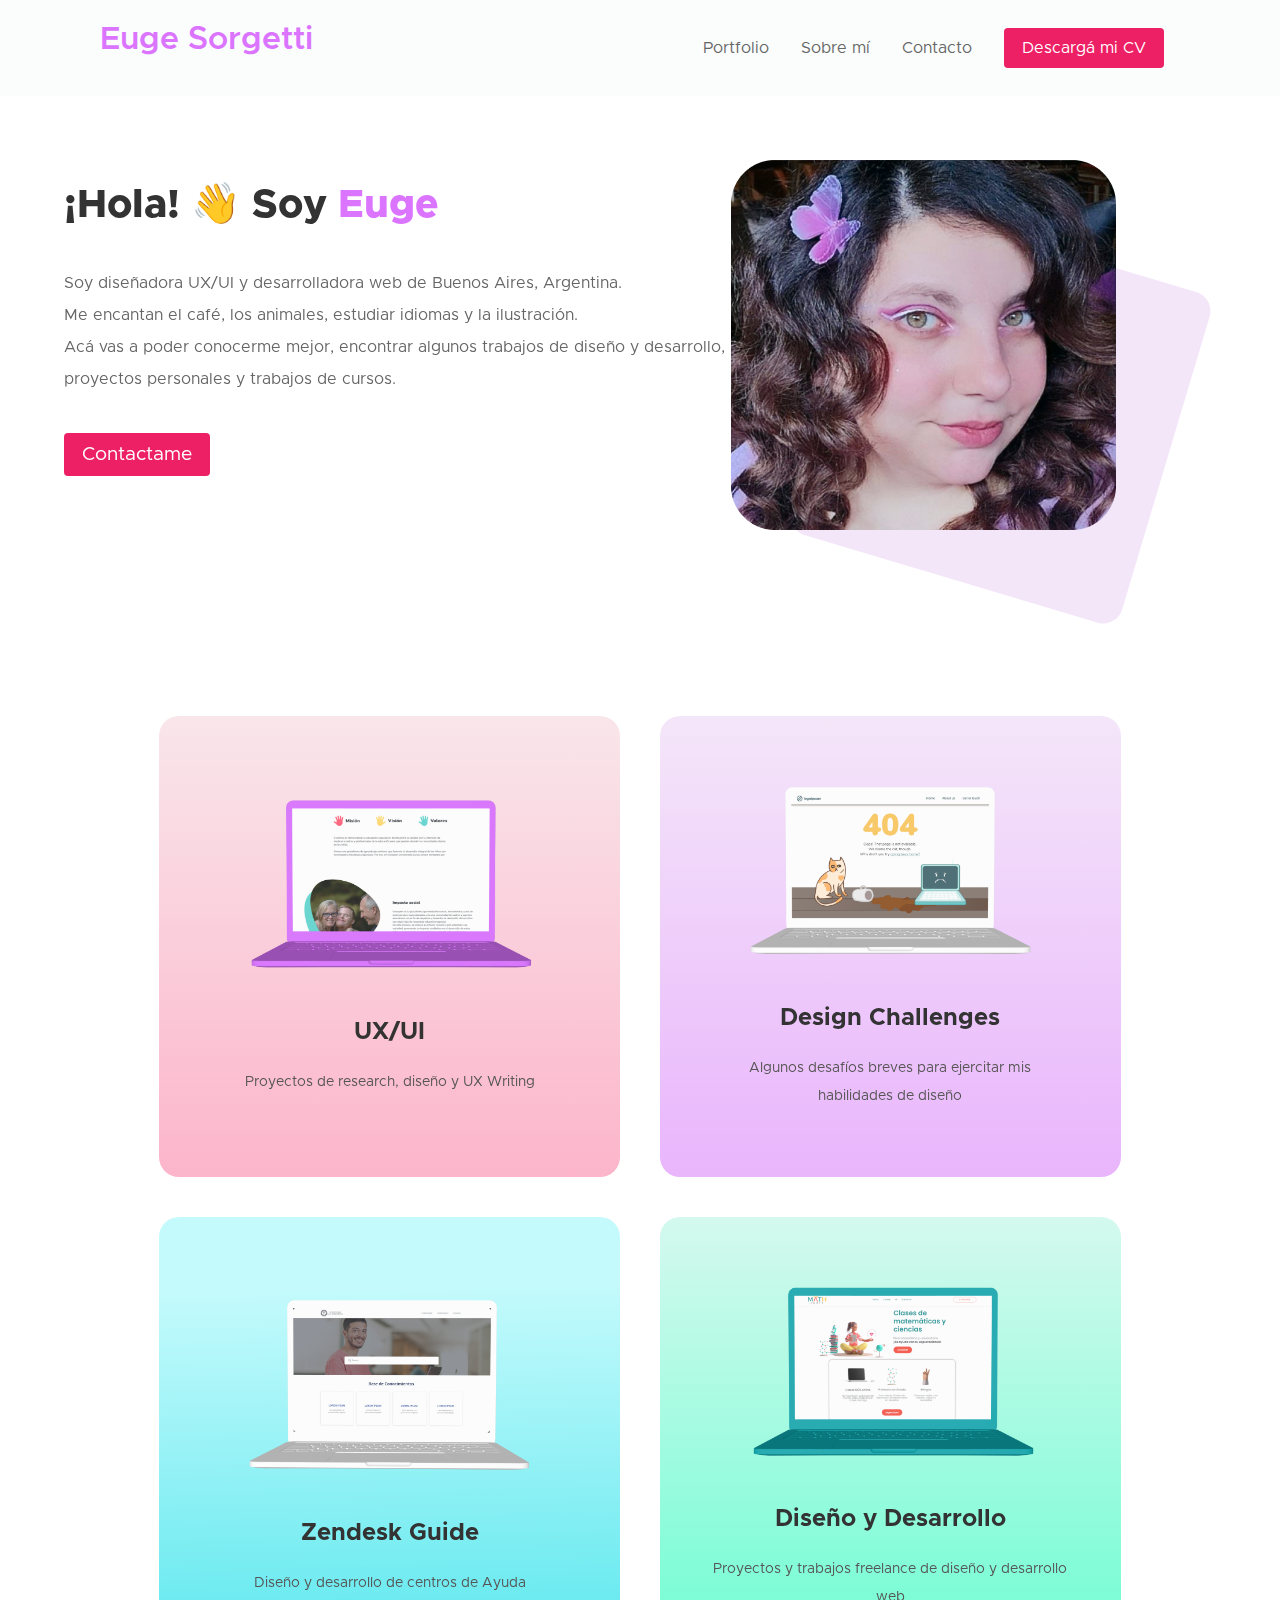
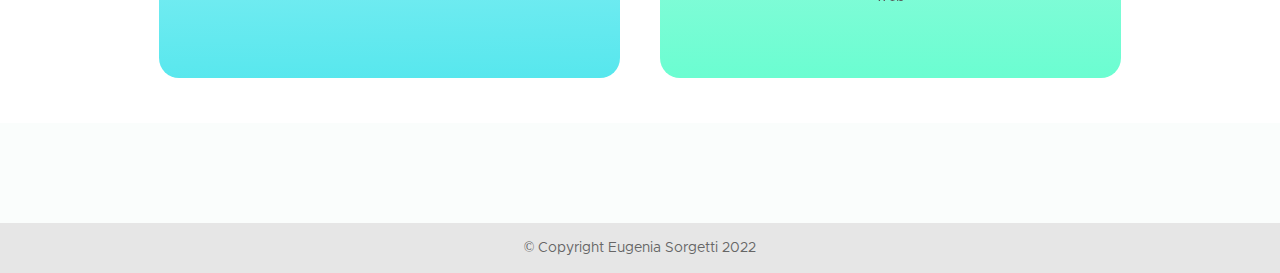
==== commit 0da75f87: "Update" ====
--- a/index.html
+++ b/index.html
@@ -25,7 +25,7 @@
                 <a href="contacto.html">Contacto</a>
             </li>
             <li class="nav-link">
-                <a href="https://drive.google.com/file/d/1_yiZOgOAzIWx47Ygrekd1llctquznwh_/view?usp=sharing" target="_blank" class="btn nav-btn">Descargá mi CV</a>
+                <a href="https://drive.google.com/file/d/1KX0UtImABABsmMCEw64ewixFg65qPIVh/view?usp=sharing" target="_blank" class="btn nav-btn">Descargá mi CV</a>
             </li>
         </ul>
     </nav>
@@ -46,25 +46,25 @@
             </div>
         </section>
         <section id="portfolio"  data-aos="fade-up" data-aos-duration="1000" >
+            <a href="uxui.html" class="card">
+                <img src="imgs/uxui.png" alt="UX-UI">
+                <h2 class="card-title">UX/UI</h2>
+                <p class="card-description">Proyectos de research, diseño y UX Writing</p>
+            </a>
+            <a href="uichallenge.html" class="card">
+                <img src="imgs/uichallenge.png" alt="Design challenges">
+                <h2 class="card-title">Design Challenges</h2>
+                <p class="card-description">Algunos desafíos breves para ejercitar mis habilidades de diseño</p>
+            </a>
             <a href="zendesk.html" class="card">
                 <img src="imgs/zd.png" alt="Zendesk">
                 <h2 class="card-title">Zendesk Guide</h2>
                 <p class="card-description">Diseño y desarrollo de centros de Ayuda</p>
             </a>
-            <a href="uxui.html" class="card">
-                <img src="imgs/uxui.png" alt="UX-UI">
-                <h2 class="card-title">UX/UI</h2>
-                <p class="card-description">Proyectos de research, diseño y UX Writing</p>
-            </a>
             <a href="design.html" class="card">
                 <img src="imgs/dyd.png" alt="Diseño y desarrollo">
                 <h2 class="card-title">Diseño y Desarrollo</h2>
                 <p class="card-description">Proyectos y trabajos freelance de diseño y desarrollo web</p>
-            </a>
-            <a href="uichallenge.html" class="card">
-                <img src="imgs/uichallenge.png" alt="UI challenges">
-                <h2 class="card-title">UI Challenges</h2>
-                <p class="card-description">Algunos desafíos breves para ejercitar mis habilidades de diseño</p>
             </a>
         </section>
     </main>
--- a/style.css
+++ b/style.css
@@ -790,7 +790,7 @@
 .mockups {
   width: 90%;
   max-width: 1400px;
-  margin: 7% auto;
+  margin: 4% auto;
 }
 
 .mockups .row {
@@ -816,6 +816,62 @@
   position: relative;
 }
 
+.mockups .row.preview {
+  margin-bottom: 80px;
+  -webkit-box-pack: center;
+      -ms-flex-pack: center;
+          justify-content: center;
+  -webkit-box-align: center;
+      -ms-flex-align: center;
+          align-items: center;
+  -webkit-box-orient: vertical;
+  -webkit-box-direction: normal;
+      -ms-flex-direction: column;
+          flex-direction: column;
+}
+
+.mockups .row.preview .divide {
+  color: #ED2065;
+}
+
+.mockups .row.preview .divide:nth-child(4) {
+  margin-top: 20px;
+}
+
+.mockups .row.preview p {
+  font-weight: bold;
+  font-size: 20px;
+  max-width: 40ch;
+  text-align: center;
+  margin-top: 16px;
+}
+
+.mockups .row.preview p a {
+  color: #ED2065;
+}
+
+.mockups .row.preview div {
+  display: -webkit-box;
+  display: -ms-flexbox;
+  display: flex;
+  -webkit-box-orient: horizontal;
+  -webkit-box-direction: normal;
+      -ms-flex-direction: row;
+          flex-direction: row;
+  -webkit-box-pack: center;
+      -ms-flex-pack: center;
+          justify-content: center;
+  -webkit-box-align: center;
+      -ms-flex-align: center;
+          align-items: center;
+}
+
+.mockups .row.preview div img {
+  width: 30%;
+  margin: 24px;
+  border-radius: 8px;
+}
+
 .mockups .row div {
   text-align: center;
   position: relative;
@@ -835,6 +891,7 @@
   max-width: 500px;
   -webkit-box-shadow: 0 0 10px rgba(0, 0, 0, 0.2);
           box-shadow: 0 0 10px rgba(0, 0, 0, 0.2);
+  border-radius: 16px;
 }
 
 .mockups.wd .row {
@@ -995,6 +1052,15 @@
   .mockups .row {
     margin-bottom: 72px;
   }
+  .mockups .row.preview div {
+    -webkit-box-orient: vertical;
+    -webkit-box-direction: normal;
+        -ms-flex-direction: column;
+            flex-direction: column;
+  }
+  .mockups .row.preview div img {
+    width: 100%;
+  }
   .mockups.wd .row {
     -webkit-box-orient: vertical;
     -webkit-box-direction: normal;
